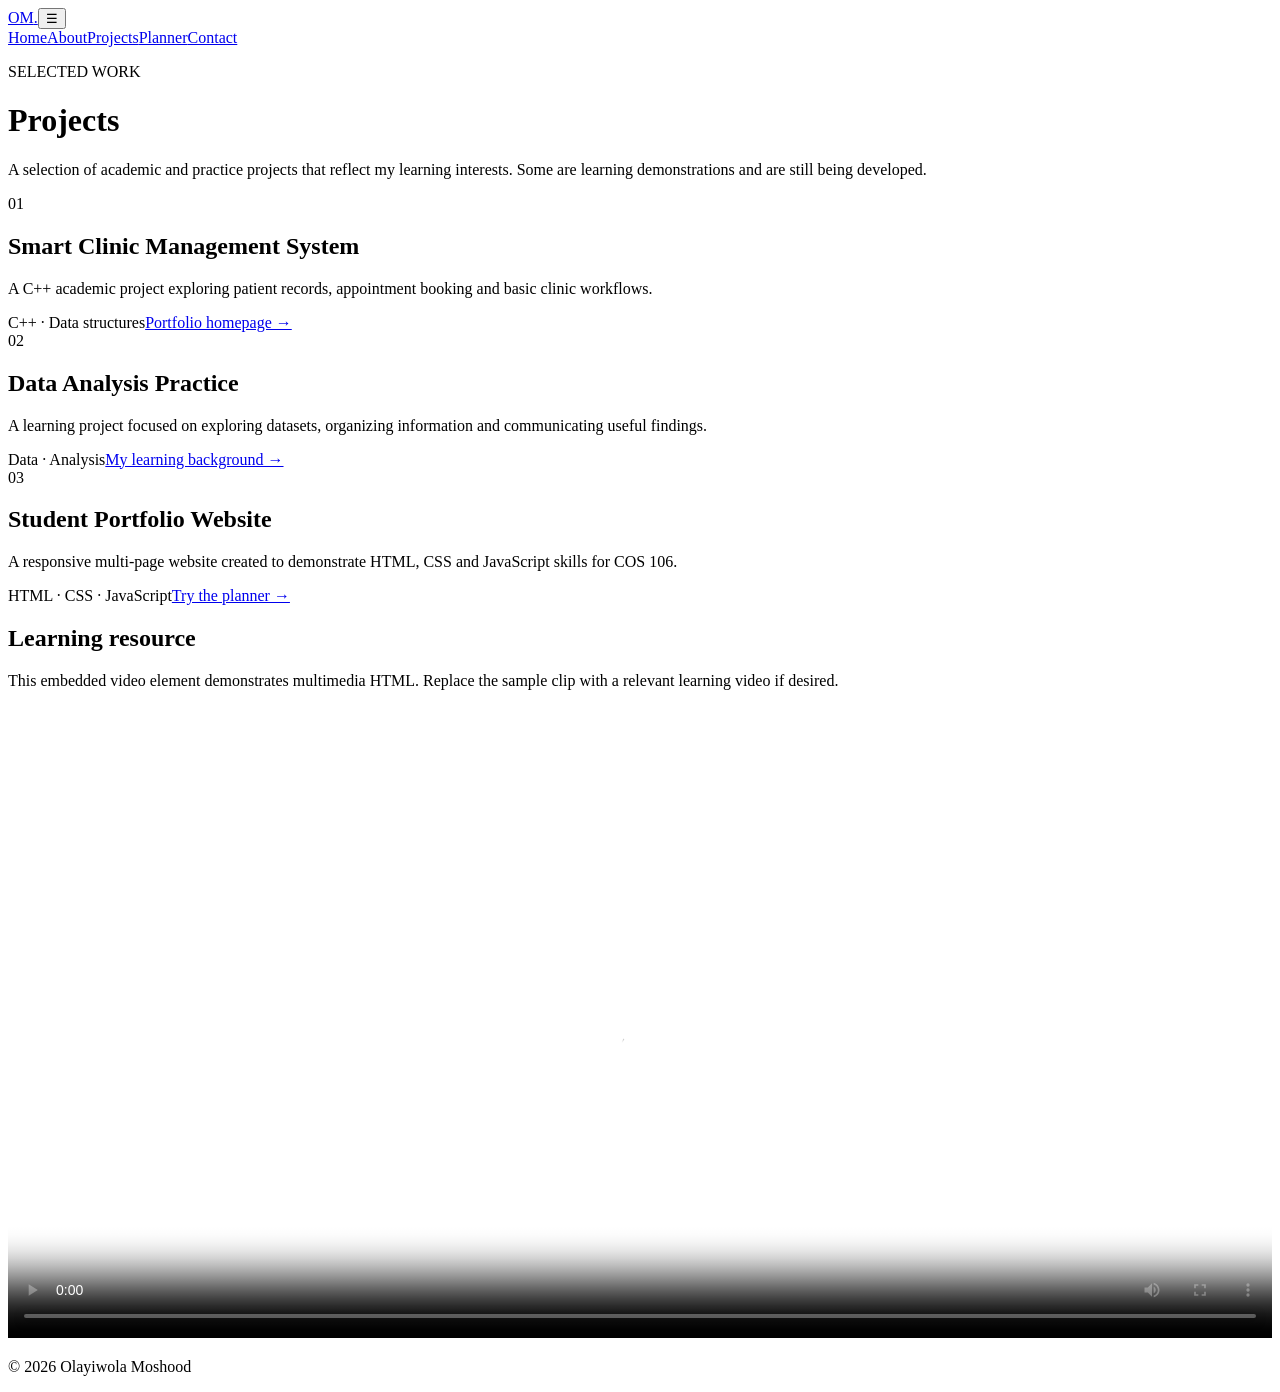
==== projects.html @ f2a31019 "Add files via upload" ====
<!DOCTYPE html><html lang="en"><head><meta charset="UTF-8"><meta name="viewport" content="width=device-width, initial-scale=1.0"><title>Projects | Olayiwola Moshood</title><link rel="stylesheet" href="css/style.css"></head><body>
<header class="site-header"><a class="brand" href="index.html">OM<span>.</span></a><button class="menu-toggle" aria-label="Toggle navigation">☰</button><nav><a href="index.html">Home</a><a href="about.html">About</a><a class="active" href="projects.html">Projects</a><a href="planner.html">Planner</a><a href="contact.html">Contact</a></nav></header>
<main class="page"><p class="eyebrow">SELECTED WORK</p><h1>Projects</h1><p class="lead narrow">A selection of academic and practice projects that reflect my learning interests. Some are learning demonstrations and are still being developed.</p>
<div class="cards three"><article class="card project"><div class="project-image p1">01</div><h2>Smart Clinic Management System</h2><p>A C++ academic project exploring patient records, appointment booking and basic clinic workflows.</p><span class="tag">C++ · Data structures</span><a class="text-link" href="index.html">Portfolio homepage →</a></article>
<article class="card project"><div class="project-image p2">02</div><h2>Data Analysis Practice</h2><p>A learning project focused on exploring datasets, organizing information and communicating useful findings.</p><span class="tag">Data · Analysis</span><a class="text-link" href="about.html">My learning background →</a></article>
<article class="card project"><div class="project-image p3">03</div><h2>Student Portfolio Website</h2><p>A responsive multi-page website created to demonstrate HTML, CSS and JavaScript skills for COS 106.</p><span class="tag">HTML · CSS · JavaScript</span><a class="text-link" href="planner.html">Try the planner →</a></article></div>
<section class="card media-card"><h2>Learning resource</h2><p>This embedded video element demonstrates multimedia HTML. Replace the sample clip with a relevant learning video if desired.</p><video controls width="100%" poster="https://interactive-examples.mdn.mozilla.net/media/cc0-videos/flower.mp4"><source src="https://interactive-examples.mdn.mozilla.net/media/cc0-videos/flower.mp4" type="video/mp4">Your browser does not support video playback.</video></section></main><footer><p>© 2026 Olayiwola Moshood</p></footer><script src="js/script.js"></script></body></html>
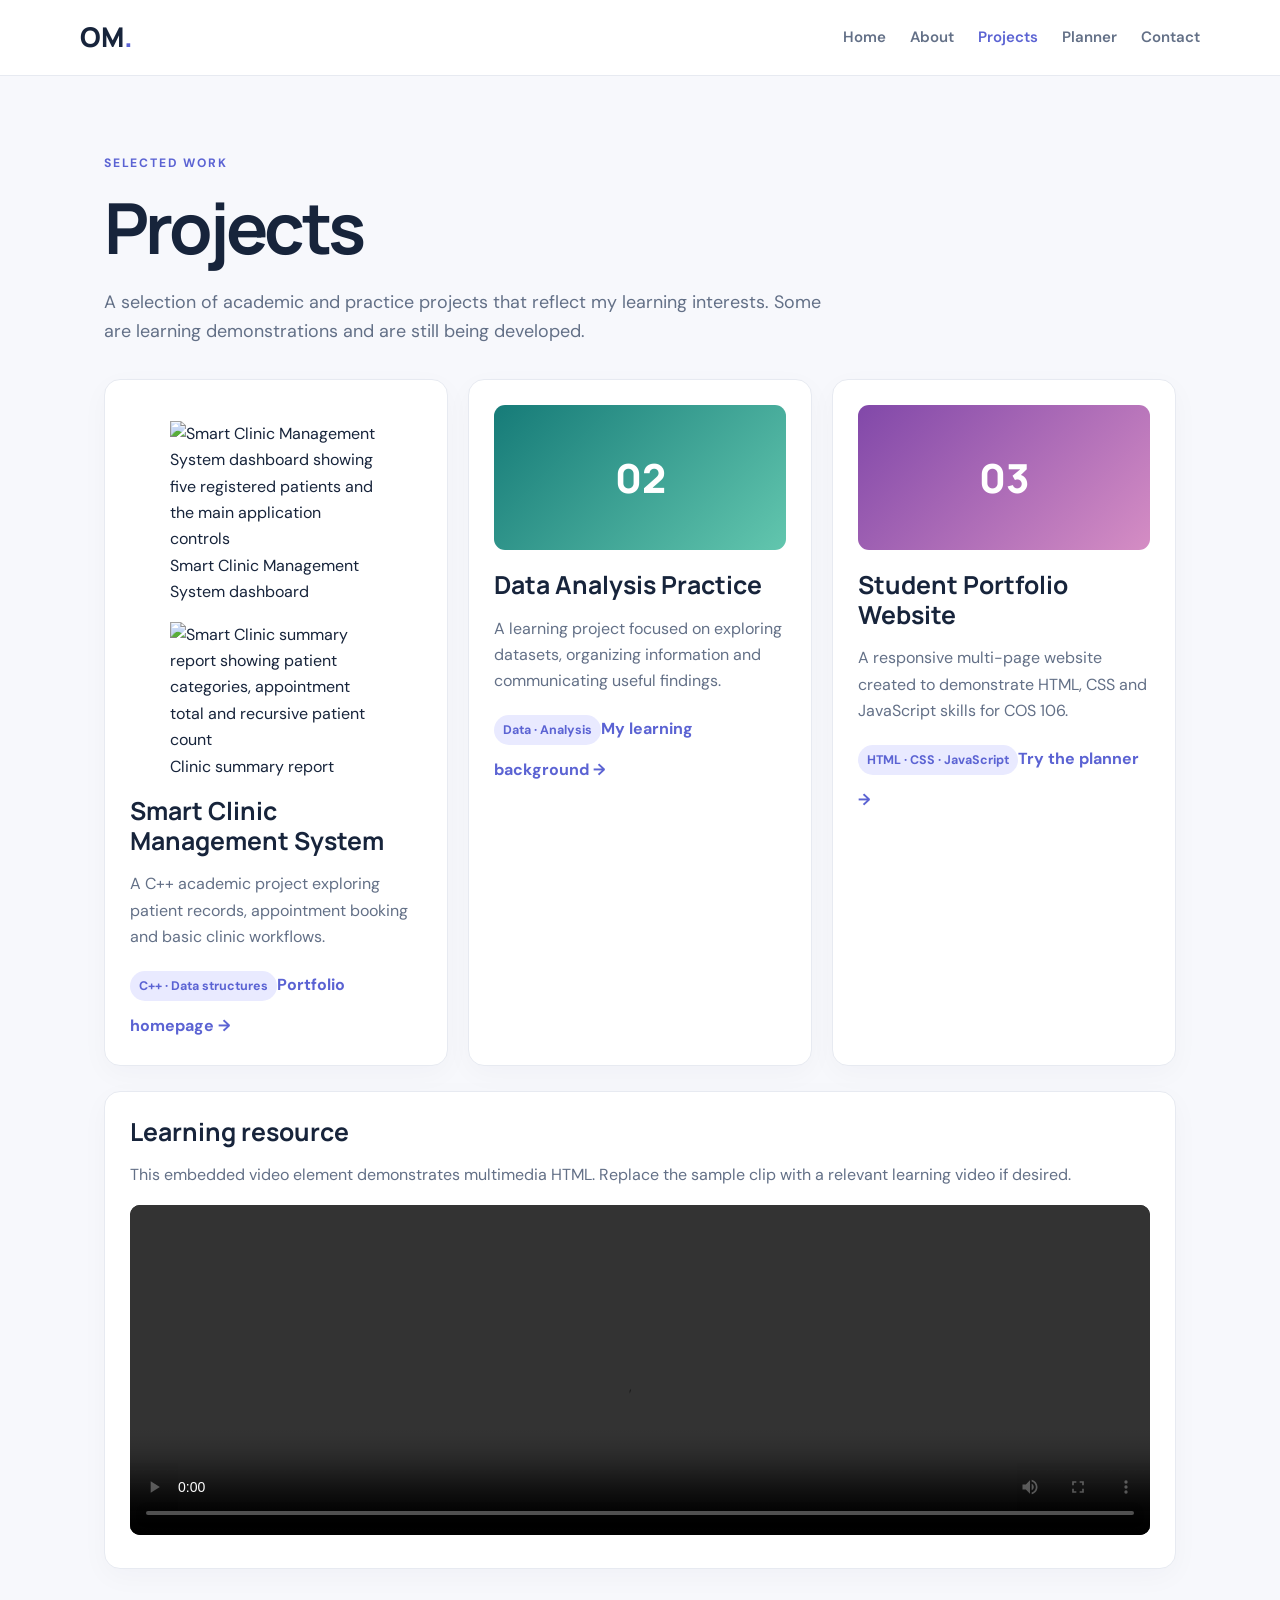
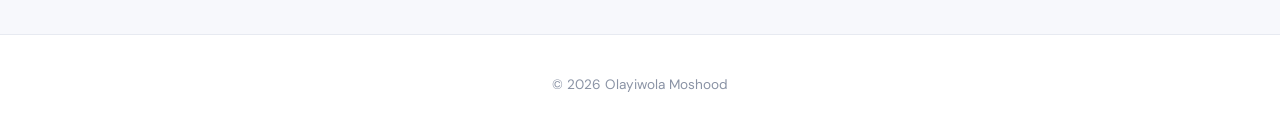
==== commit 8bb550b3: "Add files via upload" ====
--- a/projects.html
+++ b/projects.html
@@ -1,7 +1,10 @@
 <!DOCTYPE html><html lang="en"><head><meta charset="UTF-8"><meta name="viewport" content="width=device-width, initial-scale=1.0"><title>Projects | Olayiwola Moshood</title><link rel="stylesheet" href="css/style.css"></head><body>
 <header class="site-header"><a class="brand" href="index.html">OM<span>.</span></a><button class="menu-toggle" aria-label="Toggle navigation">☰</button><nav><a href="index.html">Home</a><a href="about.html">About</a><a class="active" href="projects.html">Projects</a><a href="planner.html">Planner</a><a href="contact.html">Contact</a></nav></header>
 <main class="page"><p class="eyebrow">SELECTED WORK</p><h1>Projects</h1><p class="lead narrow">A selection of academic and practice projects that reflect my learning interests. Some are learning demonstrations and are still being developed.</p>
-<div class="cards three"><article class="card project"><div class="project-image p1">01</div><h2>Smart Clinic Management System</h2><p>A C++ academic project exploring patient records, appointment booking and basic clinic workflows.</p><span class="tag">C++ · Data structures</span><a class="text-link" href="index.html">Portfolio homepage →</a></article>
+<div class="cards three"><article class="card project"><div class="project-evidence">
+<figure><img src="assets/scapms-dashboard.png" loading="lazy" alt="Smart Clinic Management System dashboard showing five registered patients and the main application controls"><figcaption>Smart Clinic Management System dashboard</figcaption></figure>
+<figure><img src="assets/scapms-report.png" loading="lazy" alt="Smart Clinic summary report showing patient categories, appointment total and recursive patient count"><figcaption>Clinic summary report</figcaption></figure>
+</div><h2>Smart Clinic Management System</h2><p>A C++ academic project exploring patient records, appointment booking and basic clinic workflows.</p><span class="tag">C++ · Data structures</span><a class="text-link" href="index.html">Portfolio homepage →</a></article>
 <article class="card project"><div class="project-image p2">02</div><h2>Data Analysis Practice</h2><p>A learning project focused on exploring datasets, organizing information and communicating useful findings.</p><span class="tag">Data · Analysis</span><a class="text-link" href="about.html">My learning background →</a></article>
 <article class="card project"><div class="project-image p3">03</div><h2>Student Portfolio Website</h2><p>A responsive multi-page website created to demonstrate HTML, CSS and JavaScript skills for COS 106.</p><span class="tag">HTML · CSS · JavaScript</span><a class="text-link" href="planner.html">Try the planner →</a></article></div>
-<section class="card media-card"><h2>Learning resource</h2><p>This embedded video element demonstrates multimedia HTML. Replace the sample clip with a relevant learning video if desired.</p><video controls width="100%" poster="https://interactive-examples.mdn.mozilla.net/media/cc0-videos/flower.mp4"><source src="https://interactive-examples.mdn.mozilla.net/media/cc0-videos/flower.mp4" type="video/mp4">Your browser does not support video playback.</video></section></main><footer><p>© 2026 Olayiwola Moshood</p></footer><script src="js/script.js"></script></body></html>+<section class="card media-card"><h2>Learning resource</h2><p>This embedded video element demonstrates multimedia HTML. Replace the sample clip with a relevant learning video if desired.</p><video controls preload="metadata" width="100%"><source src="https://interactive-examples.mdn.mozilla.net/media/cc0-videos/flower.mp4" type="video/mp4">Your browser does not support video playback.</video></section></main><footer><p>© 2026 Olayiwola Moshood</p></footer><script src="js/script.js"></script></body></html>
--- a/css/style.css
+++ b/css/style.css
@@ -0,0 +1,3 @@
+@import url('https://fonts.googleapis.com/css2?family=DM+Sans:wght@400;500;600;700&family=Manrope:wght@500;600;700;800&display=swap');
+:root{--ink:#17243b;--muted:#637087;--accent:#5b63d3;--accent2:#e9eaff;--paper:#f7f8fc;--white:#fff;--line:#e7eaf1}*{box-sizing:border-box}body{margin:0;font-family:'DM Sans',Arial,sans-serif;color:var(--ink);background:var(--paper);line-height:1.65}h1,h2,h3,.brand{font-family:Manrope,Arial,sans-serif;line-height:1.2}h1{font-size:clamp(2.4rem,6vw,4.4rem);letter-spacing:-.05em;margin:.5rem 0 1rem}h1 span{color:var(--accent)}h2{font-size:1.55rem;margin:0 0 1rem}h3{margin:.2rem 0 .6rem}.site-header{height:76px;padding:0 max(6%,calc((100% - 1120px)/2));display:flex;align-items:center;justify-content:space-between;background:#fff;border-bottom:1px solid var(--line);position:sticky;top:0;z-index:10}.brand{text-decoration:none;font-size:1.7rem;font-weight:800;color:var(--ink)}.brand span{color:var(--accent)}nav{display:flex;gap:1.5rem}nav a{color:var(--muted);text-decoration:none;font-weight:600;font-size:.94rem}nav a:hover,nav a.active{color:var(--accent)}.menu-toggle{display:none;border:0;background:none;font-size:1.5rem}.hero{max-width:1120px;margin:auto;padding:90px 24px 80px;display:grid;grid-template-columns:1.3fr .7fr;align-items:center;gap:50px;min-height:500px}.eyebrow{font-size:.76rem;font-weight:700;letter-spacing:.15em;color:var(--accent)}.lead{font-size:1.12rem;color:var(--muted);max-width:650px}.actions{display:flex;gap:12px;margin-top:28px}.btn{display:inline-block;border:0;border-radius:9px;padding:12px 19px;background:var(--accent);color:white;text-decoration:none;font:700 .95rem 'DM Sans';cursor:pointer}.btn:hover{filter:brightness(.94);transform:translateY(-1px)}.btn-outline{background:transparent;color:var(--accent);border:1px solid #c9ccf4}.profile-art{background:linear-gradient(145deg,#e9eaff,#dce7f8);border-radius:28px;min-height:300px;display:flex;flex-direction:column;align-items:center;justify-content:center}.avatar{width:155px;height:155px;border-radius:50%;display:grid;place-items:center;background:var(--accent);color:white;font:800 3.5rem Manrope;box-shadow:0 18px 40px #5b63d344}.profile-art p{font-weight:600;color:#4d5680}.section,.page{max-width:1120px;margin:auto;padding:65px 24px}.section-heading{margin-bottom:25px}.cards{display:grid;gap:20px}.three{grid-template-columns:repeat(3,1fr)}.two{grid-template-columns:repeat(2,1fr)}.card{background:white;border:1px solid var(--line);border-radius:16px;padding:25px;box-shadow:0 8px 28px #17243b08}.card p,.card li{color:var(--muted)}.soft{max-width:none;background:#eceeff;padding-left:max(6%,calc((100% - 1072px)/2));padding-right:max(6%,calc((100% - 1072px)/2))}.text-link{color:var(--accent);font-weight:700;text-decoration:none}.page{min-height:75vh;padding-top:65px}.narrow{max-width:720px;margin-bottom:32px}.table-card{margin-top:22px}table{width:100%;border-collapse:collapse;text-align:left}td,th{padding:12px;border-bottom:1px solid var(--line)}th{color:var(--accent)}.project-image{height:145px;border-radius:11px;display:grid;place-items:center;font:800 2.5rem Manrope;color:white;margin-bottom:20px}.p1{background:linear-gradient(135deg,#273b65,#667eea)}.p2{background:linear-gradient(135deg,#167b78,#62c6ae)}.p3{background:linear-gradient(135deg,#8148a9,#d58dc4)}.tag{display:inline-block;background:var(--accent2);color:var(--accent);padding:5px 9px;border-radius:30px;font-size:.78rem;font-weight:700;margin:4px 0 12px}.media-card{margin-top:25px}.media-card video{border-radius:10px;max-height:330px;background:#111}.planner{max-width:760px}.task-entry{display:flex;gap:10px;margin-top:8px}input,textarea{width:100%;border:1px solid #dce1eb;border-radius:8px;padding:12px;font:inherit;background:#fff;color:var(--ink)}input:focus,textarea:focus{outline:2px solid #c9ccf4;border-color:var(--accent)}label{display:block;font-weight:700;margin:0 0 6px}.muted{color:var(--muted);font-size:.9rem}.task-list{padding:0;list-style:none}.task-list li{display:flex;align-items:center;gap:10px;padding:12px 4px;border-bottom:1px solid var(--line)}.task-list li span{flex:1}.task-list li.done span{text-decoration:line-through;color:#929bad}.small-btn{border:1px solid var(--line);background:white;border-radius:7px;padding:6px 9px;cursor:pointer}.delete{color:#c43d55}.form-grid{display:grid;grid-template-columns:1fr 1fr;gap:18px}.full{grid-column:1/-1}.contact-card{max-width:800px}.feedback{font-weight:600}.contact-details{margin-top:20px;color:var(--muted)}footer{text-align:center;padding:25px;color:#8a93a5;font-size:.85rem;border-top:1px solid var(--line);background:#fff}
+@media(max-width:760px){.site-header{height:66px}.menu-toggle{display:block}nav{display:none;position:absolute;top:65px;left:0;right:0;background:#fff;padding:18px 6%;flex-direction:column;gap:13px;border-bottom:1px solid var(--line)}nav.open{display:flex}.hero{grid-template-columns:1fr;padding-top:55px;gap:30px}.profile-art{min-height:220px}.three,.two{grid-template-columns:1fr}.section,.page{padding:45px 20px}.form-grid{grid-template-columns:1fr}.full{grid-column:auto}.task-entry{flex-direction:column}.actions{flex-wrap:wrap}}
